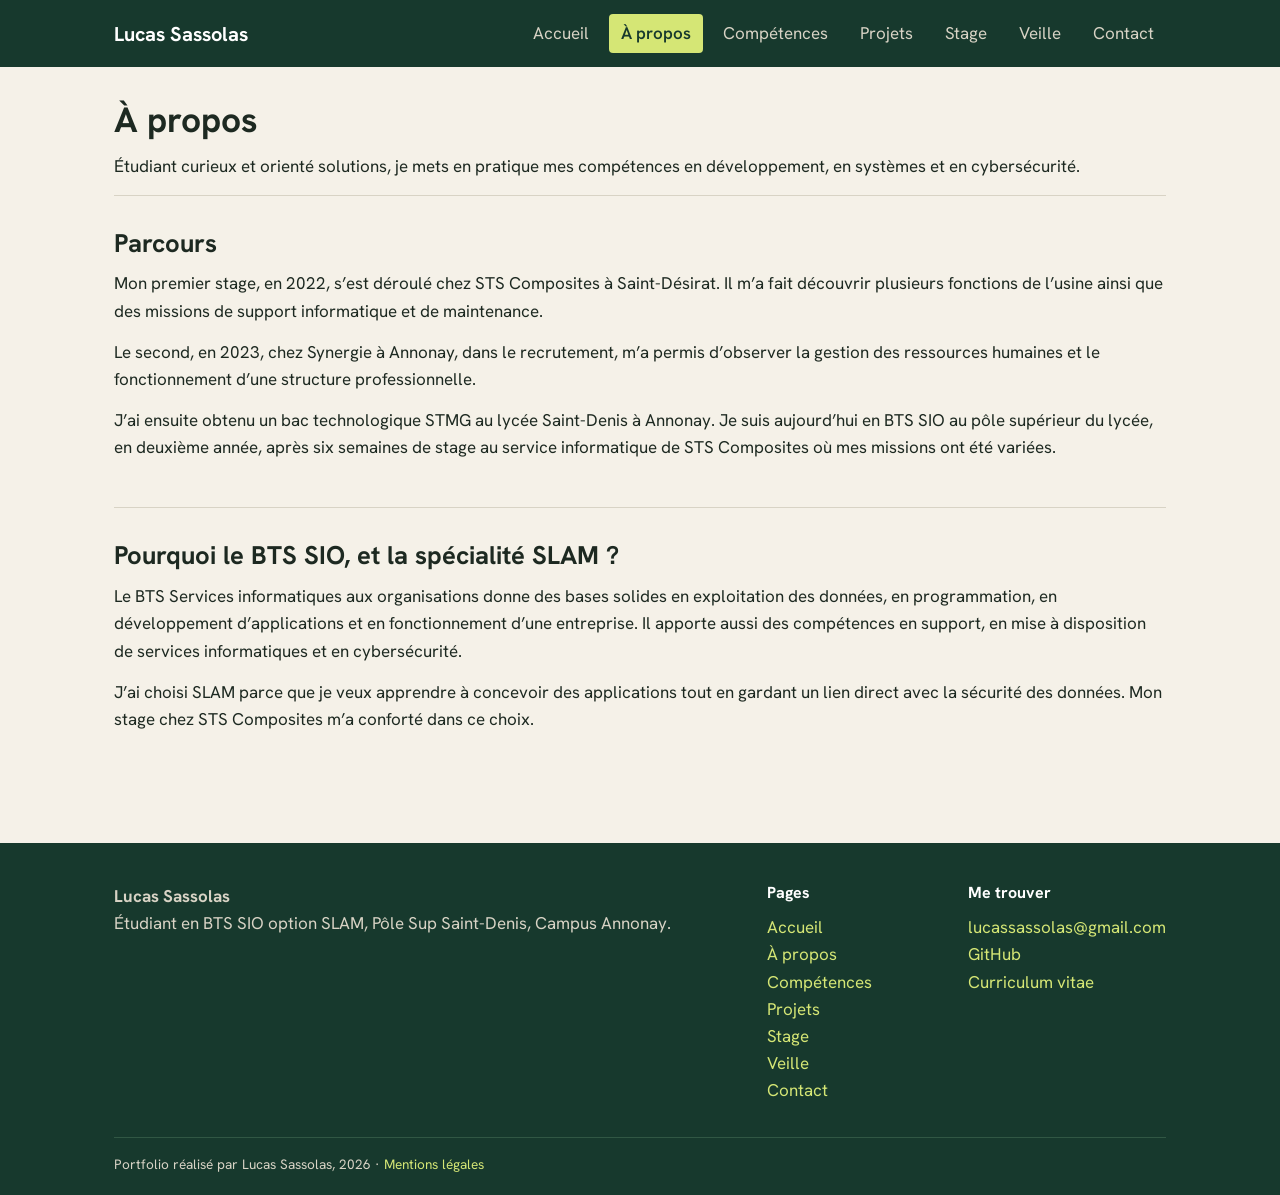
==== portfolio/apropos.html @ 242a9128 "Deplacement des fichiers a la racine" ====
<!DOCTYPE html>
<html lang="fr">
  <head>
    <meta charset="UTF-8">
    <meta name="viewport" content="width=device-width, initial-scale=1, viewport-fit=cover">
    <title>À propos, Lucas Sassolas, BTS SIO SLAM</title>
    <meta name="description" content="Parcours, formation BTS SIO option SLAM et centres d'intérêt de Lucas Sassolas.">
    <meta name="author" content="Lucas Sassolas">
    <link rel="preconnect" href="https://fonts.googleapis.com">
    <link rel="preconnect" href="https://fonts.gstatic.com" crossorigin>
    <link href="https://fonts.googleapis.com/css2?family=Hanken+Grotesk:wght@400;500;600;700&display=swap" rel="stylesheet">
    <link rel="stylesheet" href="style.css">
  </head>
  <body>

    <!-- Navigation principale -->
    <header class="nav">
      <div class="nav-in">
        <a class="brand" href="../index.html">Lucas Sassolas</a>
        <input class="menu-check" type="checkbox" id="menu-toggle">
        <label class="menu-btn" for="menu-toggle">Menu <span aria-hidden="true">⌄</span></label>
        <nav class="links" aria-label="Navigation principale">
          <a href="../index.html">Accueil</a>
          <a href="apropos.html" aria-current="page">À propos</a>
          <a href="competences.html">Compétences</a>
          <a href="projets.html">Projets</a>
          <a href="stage.html">Stage</a>
          <a href="veille.html">Veille</a>
          <a href="contact.html">Contact</a>
        </nav>
      </div>
    </header>

    <main id="contenu">
      <div class="wrap">
        <header class="page-head">
          <h1>À propos</h1>
          <p>Étudiant curieux et orienté solutions, je mets en pratique mes compétences en développement, en systèmes et en cybersécurité.</p>
        </header>

        <section class="block">
          <div class="split">
          <div class="flex-liens">
          <div class="flex-liens a">
            <h2>Parcours</h2></div>
            <div>
              <p>Mon premier stage, en 2022, s’est déroulé chez STS Composites à Saint-Désirat. Il m’a fait découvrir plusieurs fonctions de l’usine ainsi que des missions de support informatique et de maintenance.</p>
              <p>Le second, en 2023, chez Synergie à Annonay, dans le recrutement, m’a permis d’observer la gestion des ressources humaines et le fonctionnement d’une structure professionnelle.</p>
              <p>J’ai ensuite obtenu un bac technologique STMG au lycée Saint-Denis à Annonay. Je suis aujourd’hui en BTS SIO au pôle supérieur du lycée, en deuxième année, après six semaines de stage au service informatique de STS Composites où mes missions ont été variées.</p>
            </div>
          </div>
        </section>

        <section class="block">
          <div class="split">
          <div class="flex-liens">
          <div class="flex-liens a">
            <h2>Pourquoi le BTS SIO, et la spécialité SLAM ?</h2>
            <div>
              <p>Le BTS Services informatiques aux organisations donne des bases solides en exploitation des données, en programmation, en développement d’applications et en fonctionnement d’une entreprise. Il apporte aussi des compétences en support, en mise à disposition de services informatiques et en cybersécurité.</p>
              <p>J’ai choisi SLAM parce que je veux apprendre à concevoir des applications tout en gardant un lien direct avec la sécurité des données. Mon stage chez STS Composites m’a conforté dans ce choix.</p>
            </div>
          </div>
        </section>
      </div>
    </main>

    <!-- Pied de page commun -->
    <footer>
      <div class="wrap">
        <div class="who">
          <strong>Lucas Sassolas</strong>
          <p>Étudiant en BTS SIO option SLAM, Pôle Sup Saint-Denis, Campus Annonay.</p>
        </div>
        <div>
          <h2>Pages</h2>
          <ul>
            <li><a href="../index.html">Accueil</a></li>
            <li><a href="apropos.html">À propos</a></li>
            <li><a href="competences.html">Compétences</a></li>
            <li><a href="projets.html">Projets</a></li>
            <li><a href="stage.html">Stage</a></li>
            <li><a href="veille.html">Veille</a></li>
            <li><a href="contact.html">Contact</a></li>
          </ul>
        </div>
        <div>
          <h2>Me trouver</h2>
          <ul>
            <li><a href="mailto:lucassassolas@gmail.com">lucassassolas@gmail.com</a></li>
            <li><a href="https://github.com/Sass077" target="_blank" rel="noopener noreferrer">GitHub</a></li>
            <li><a href="../cv/CV_Lucas_Sassolas.pdf">Curriculum vitae</a></li>
          </ul>
        </div>
        <div class="legal-line">
          Portfolio réalisé par Lucas Sassolas, 2026 · <a href="mentions.html">Mentions légales</a>
        </div>
      </div>
    </footer>
  </body>
</html>
---- portfolio/style.css ----
/* =================================================_*/
/* 1. VARIABLES ET CONFIGURATION DE BASE             */
/* ================================================= */
:root {
  --couleur-fond: #f5f1e8;       /* Beige clair de fond */
  --couleur-texte: #1d2921;      /* Texte principal foncé */
  --couleur-primaire: #17392d;   /* Vert foncé (menus, boutons) */
  --couleur-secondaire: #315744; /* Vert moyen (liens, survol) */
  --couleur-accent: #d5e675;     /* Vert anis (éléments actifs) */
  --couleur-carte: #eae7dc;      /* Fond des cartes et blocs */
  --couleur-bordure: #d8d3c5;    /* Couleur des bordures */
}

/* Réinitialisation de base pour éviter les surprises d'affichage */
*, *::before, *::after {
  box-sizing: border-box;
}

body {
  margin: 0;
  font-family: 'Hanken Grotesk', Arial, sans-serif;
  font-size: 17px;
  line-height: 1.6;
  color: var(--couleur-texte);
  background: var(--couleur-fond);
}

a {
  color: var(--couleur-secondaire);
  text-decoration: none;
}
a:hover {
  opacity: 0.85;
}

h1, h2, h3 {
  line-height: 1.2;
  margin: 0 0 12px;
}
h1 { font-size: 2.2rem; }
h2 { font-size: 1.6rem; }
h3 { font-size: 1.2rem; }
p { margin: 0 0 14px; }

ul, ol {
  list-style: none;
  padding: 0;
  margin: 0;
}

/* Conteneur principal centré */
.wrap {
  max-width: 1100px;
  margin: 0 auto;
  padding: 0 24px;
}

/* ================================================= */
/* 2. NAVIGATION ET MENU MOBILE                      */
/* ================================================= */
.nav {
  background: var(--couleur-primaire);
}

.nav-in {
  max-width: 1100px;
  margin: 0 auto;
  padding: 14px 24px;
  display: flex;
  justify-content: space-between;
  align-items: center;
}

.brand {
  color: #fff;
  font-weight: 700;
  font-size: 1.25rem;
}

.links {
  display: flex;
  gap: 8px;
}

.links a {
  color: var(--couleur-bordure);
  padding: 6px 12px;
  border-radius: 4px;
}

.links a:hover {
  background: var(--couleur-secondaire);
  color: #fff;
}

/* Page active dans le menu */
.links a[aria-current="page"] {
  background: var(--couleur-accent);
  color: var(--couleur-primaire);
  font-weight: 600;
}

/* Éléments masqués pour le menu mobile sans JavaScript */
.menu-check, .menu-btn {
  display: none;
}

/* ================================================= */
/* 3. MISE EN PAGE ET STRUCTURE GENERALE             */
/* ================================================= */
main {
  padding: 32px 0 64px;
}

.block {
  padding: 32px 0;
  border-top: 1px solid var(--couleur-bordure);
}

/* Organisation en colonnes flexibles (remplace les répétitions) */
.split, .hero, .dispo .wrap, .row, .synthese {
  display: flex;
  flex-wrap: wrap;
  gap: 32px;
  align-items: center;
}

.split > *, .row > *, .synthese > *, .hero > * {
  flex: 1 1 300px;
}

/* Grille à 3 colonnes automatique */
.three {
  display: grid;
  grid-template-columns: repeat(auto-fit, minmax(250px, 1fr));
  gap: 24px;
}

/* ================================================= */
/* 4. COMPOSANTS (Cartes, Boutons, Tags)             */
/* ================================================= */
.profile-card, .vcard, .mission {
  background: #fff;
  border: 1px solid var(--couleur-bordure);
  border-radius: 6px;
  padding: 20px;
}

.profile-card {
  background: var(--couleur-carte);
}

/* Bannière de disponibilité */
.dispo {
  background: var(--couleur-primaire);
  color: #fff;
  padding: 20px 0;
  margin: 24px 0;
}
.dispo p {
  margin: 0;
  font-size: 1.1rem;
}

/* Boutons */
.btns {
  display: flex;
  gap: 12px;
  margin-top: 16px;
}

.btn {
  display: inline-block;
  padding: 10px 20px;
  border-radius: 4px;
  font-weight: 600;
  border: 2px solid var(--couleur-primaire);
}

.btn.p {
  background: var(--couleur-accent);
  color: var(--couleur-primaire);
  border-color: var(--couleur-accent);
}

/* Tags et étiquettes */
.meta {
  display: flex;
  flex-wrap: wrap;
  gap: 6px;
  margin: 8px 0;
}

.tag {
  background: var(--couleur-carte);
  border: 1px solid #bdb7a8;
  border-radius: 20px;
  padding: 2px 12px;
  font-size: 0.85rem;
}

.tag.c {
  background: var(--couleur-primaire);
  border-color: var(--couleur-primaire);
  color: #fff;
}

/* Tableaux */
.table-scroll {
  overflow-x: auto;
}

.stage-table {
  width: 100%;
  border-collapse: collapse;
}

.stage-table th, .stage-table td {
  text-align: left;
  padding: 12px;
  border-bottom: 1px solid var(--couleur-bordure);
}

/* ================================================= */
/* 5. PIED DE PAGE                                   */
/* ================================================= */
footer {
  background: var(--couleur-primaire);
  color: var(--couleur-bordure);
  padding: 40px 0 20px;
}

footer a {
  color: var(--couleur-accent);
}

footer .wrap {
  display: flex;
  flex-wrap: wrap;
  gap: 32px;
  justify-content: space-between;
}

footer h2 {
  font-size: 1rem;
  color: #fff;
}

footer .legal-line {
  width: 100%;
  border-top: 1px solid var(--couleur-secondaire);
  padding-top: 16px;
  font-size: 0.85rem;
}

/* ================================================= */
/* 6. RESPONSIVE (Mobiles et tablettes)              */
/* ================================================= */
@media (max-width: 768px) {
  .menu-btn {
    display: inline-block;
    color: #fff;
    border: 1px solid #fff;
    padding: 6px 12px;
    border-radius: 4px;
    cursor: pointer;
  }

  .links {
    display: none;
    width: 100%;
    flex-direction: column;
    gap: 4px;
    padding-top: 12px;
}

/* Style des liens en boutons (Flexbox) */
.flex-liens {
  display: flex;
  gap: 1rem;
  max-width: 1000px;
  margin: 0 auto 1.5rem auto;
}

.flex-liens a {
  background: #00224e;
  color: white;
  padding: 0.6rem 1.2rem;
  text-decoration: none;
  border-radius: 4px;
  font-weight: bold;
}
}
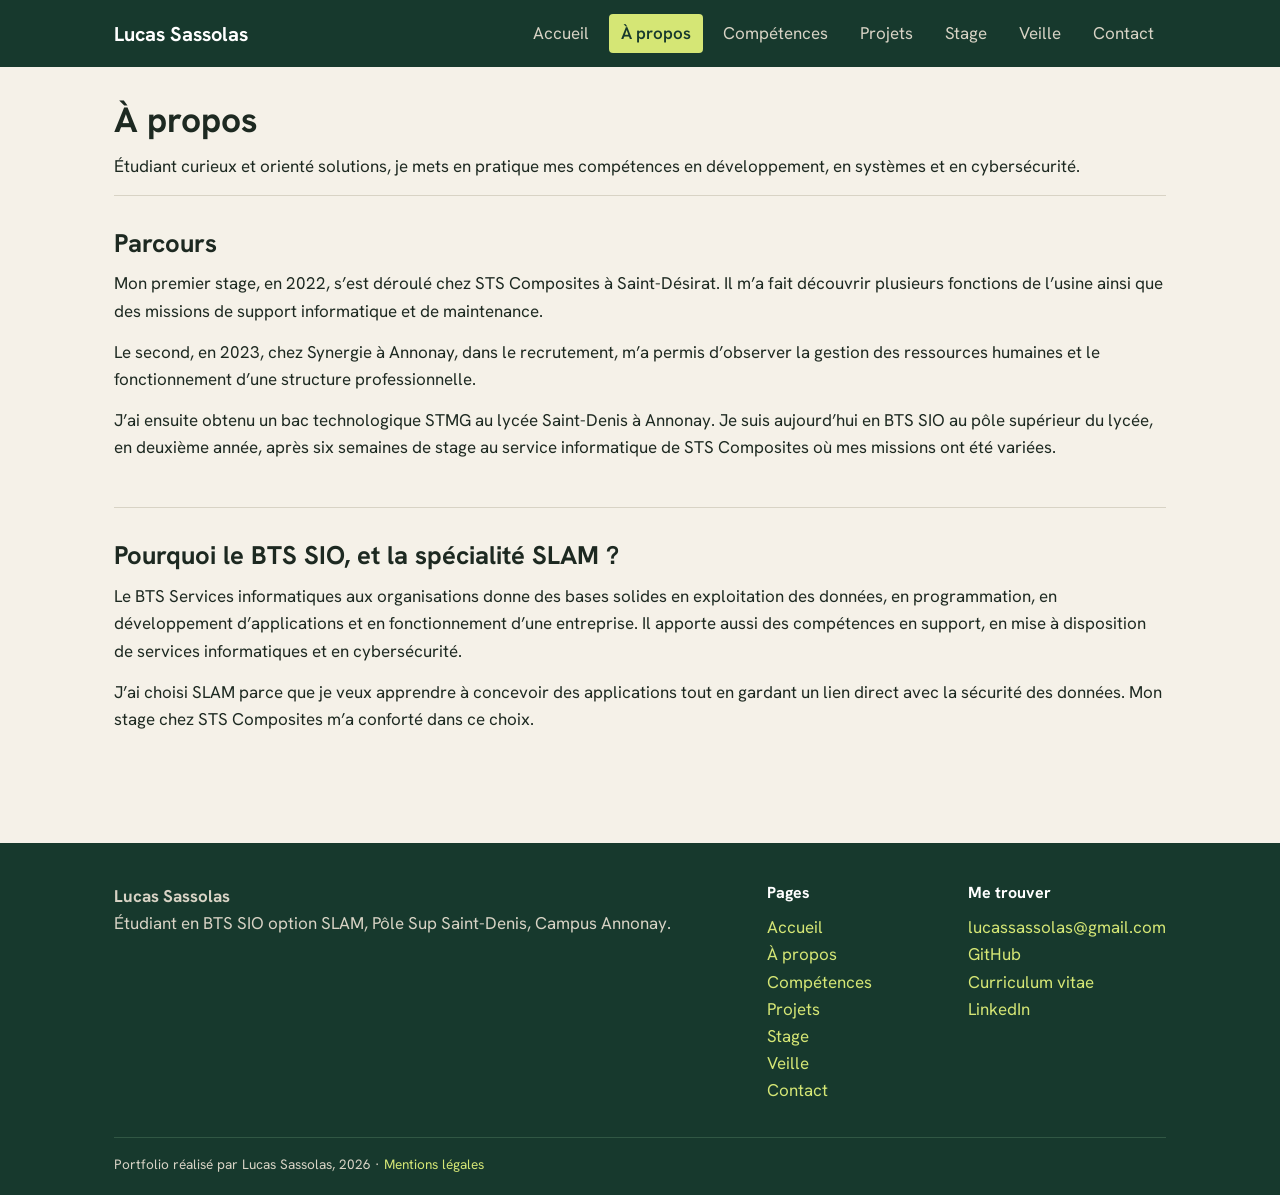
==== commit cb7cfc4f: "modification page veille principalement" ====
--- a/portfolio/apropos.html
+++ b/portfolio/apropos.html
@@ -90,6 +90,7 @@
             <li><a href="mailto:lucassassolas@gmail.com">lucassassolas@gmail.com</a></li>
             <li><a href="https://github.com/Sass077" target="_blank" rel="noopener noreferrer">GitHub</a></li>
             <li><a href="../cv/CV_Lucas_Sassolas.pdf">Curriculum vitae</a></li>
+            <li><a href="https://www.linkedin.com/in/lucas-sassolas-961876385/" target="_blank" rel="noopener noreferrer">LinkedIn</a></li>
           </ul>
         </div>
         <div class="legal-line">
--- a/portfolio/style.css
+++ b/portfolio/style.css
@@ -1,6 +1,4 @@
-/* =================================================_*/
-/* 1. VARIABLES ET CONFIGURATION DE BASE             */
-/* ================================================= */
+/* 1. VARIABLES ET CONFIGURATION DE BASE  */
 :root {
   --couleur-fond: #f5f1e8;       /* Beige clair de fond */
   --couleur-texte: #1d2921;      /* Texte principal foncé */
@@ -55,9 +53,7 @@
   padding: 0 24px;
 }
 
-/* ================================================= */
-/* 2. NAVIGATION ET MENU MOBILE                      */
-/* ================================================= */
+/* 2. NAVIGATION ET MENU MOBILE     */
 .nav {
   background: var(--couleur-primaire);
 }
@@ -100,14 +96,13 @@
   font-weight: 600;
 }
 
-/* Éléments masqués pour le menu mobile sans JavaScript */
+/* Éléments masqués pour le menu mobile */
 .menu-check, .menu-btn {
   display: none;
 }
 
-/* ================================================= */
-/* 3. MISE EN PAGE ET STRUCTURE GENERALE             */
-/* ================================================= */
+
+/* 3. MISE EN PAGE ET STRUCTURE GENERALE  */
 main {
   padding: 32px 0 64px;
 }
@@ -127,6 +122,50 @@
 
 .split > *, .row > *, .synthese > *, .hero > * {
   flex: 1 1 300px;
+}
+
+/* Listes de définitions, compétences, contact : libellé + contenu côte à côte */
+.fiche > div, .facts > div, .contact-list li {
+  display: flex;
+  flex-wrap: wrap;
+  gap: 4px 16px;
+}
+
+.fiche dt, .facts dt, .contact-list .k {
+  flex: 0 0 160px;
+  font-weight: 600;
+}
+
+.fiche dd, .facts dd {
+  flex: 1 1 200px;
+  margin: 0;
+}
+
+.comp {
+  display: flex;
+  gap: 16px;
+  align-items: flex-start;
+  padding: 16px 0;
+}
+
+.comp .code {
+  flex: 0 0 auto;
+  font-weight: 700;
+}
+
+.comp > div:last-child {
+  flex: 1;
+}
+
+/* Cartes de veille mensuelles */
+.veille-grid {
+  display: flex;
+  flex-wrap: wrap;
+  gap: 24px;
+}
+
+.veille-grid > li {
+  flex: 1 1 250px;
 }
 
 /* Grille à 3 colonnes automatique */
@@ -136,9 +175,9 @@
   gap: 24px;
 }
 
-/* ================================================= */
-/* 4. COMPOSANTS (Cartes, Boutons, Tags)             */
-/* ================================================= */
+
+/* 4. Cartes, Boutons, Tags  */
+
 .profile-card, .vcard, .mission {
   background: #fff;
   border: 1px solid var(--couleur-bordure);
@@ -165,6 +204,7 @@
 /* Boutons */
 .btns {
   display: flex;
+  flex-wrap: wrap;
   gap: 12px;
   margin-top: 16px;
 }
@@ -221,9 +261,9 @@
   border-bottom: 1px solid var(--couleur-bordure);
 }
 
-/* ================================================= */
-/* 5. PIED DE PAGE                                   */
-/* ================================================= */
+
+/* 5. PIED DE PAGE   */
+
 footer {
   background: var(--couleur-primaire);
   color: var(--couleur-bordure);
@@ -253,9 +293,8 @@
   font-size: 0.85rem;
 }
 
-/* ================================================= */
-/* 6. RESPONSIVE (Mobiles et tablettes)              */
-/* ================================================= */
+/* 6. RESPONSIVE */
+
 @media (max-width: 768px) {
   .menu-btn {
     display: inline-block;
@@ -266,13 +305,22 @@
     cursor: pointer;
   }
 
+  .nav-in {
+    flex-wrap: wrap;
+  }
+
   .links {
     display: none;
     width: 100%;
     flex-direction: column;
     gap: 4px;
     padding-top: 12px;
-}
+  }
+
+  /* Case cochée (clic sur "Menu") : on affiche les liens */
+  .menu-check:checked ~ .links {
+    display: flex;
+  }
 
 /* Style des liens en boutons (Flexbox) */
 .flex-liens {
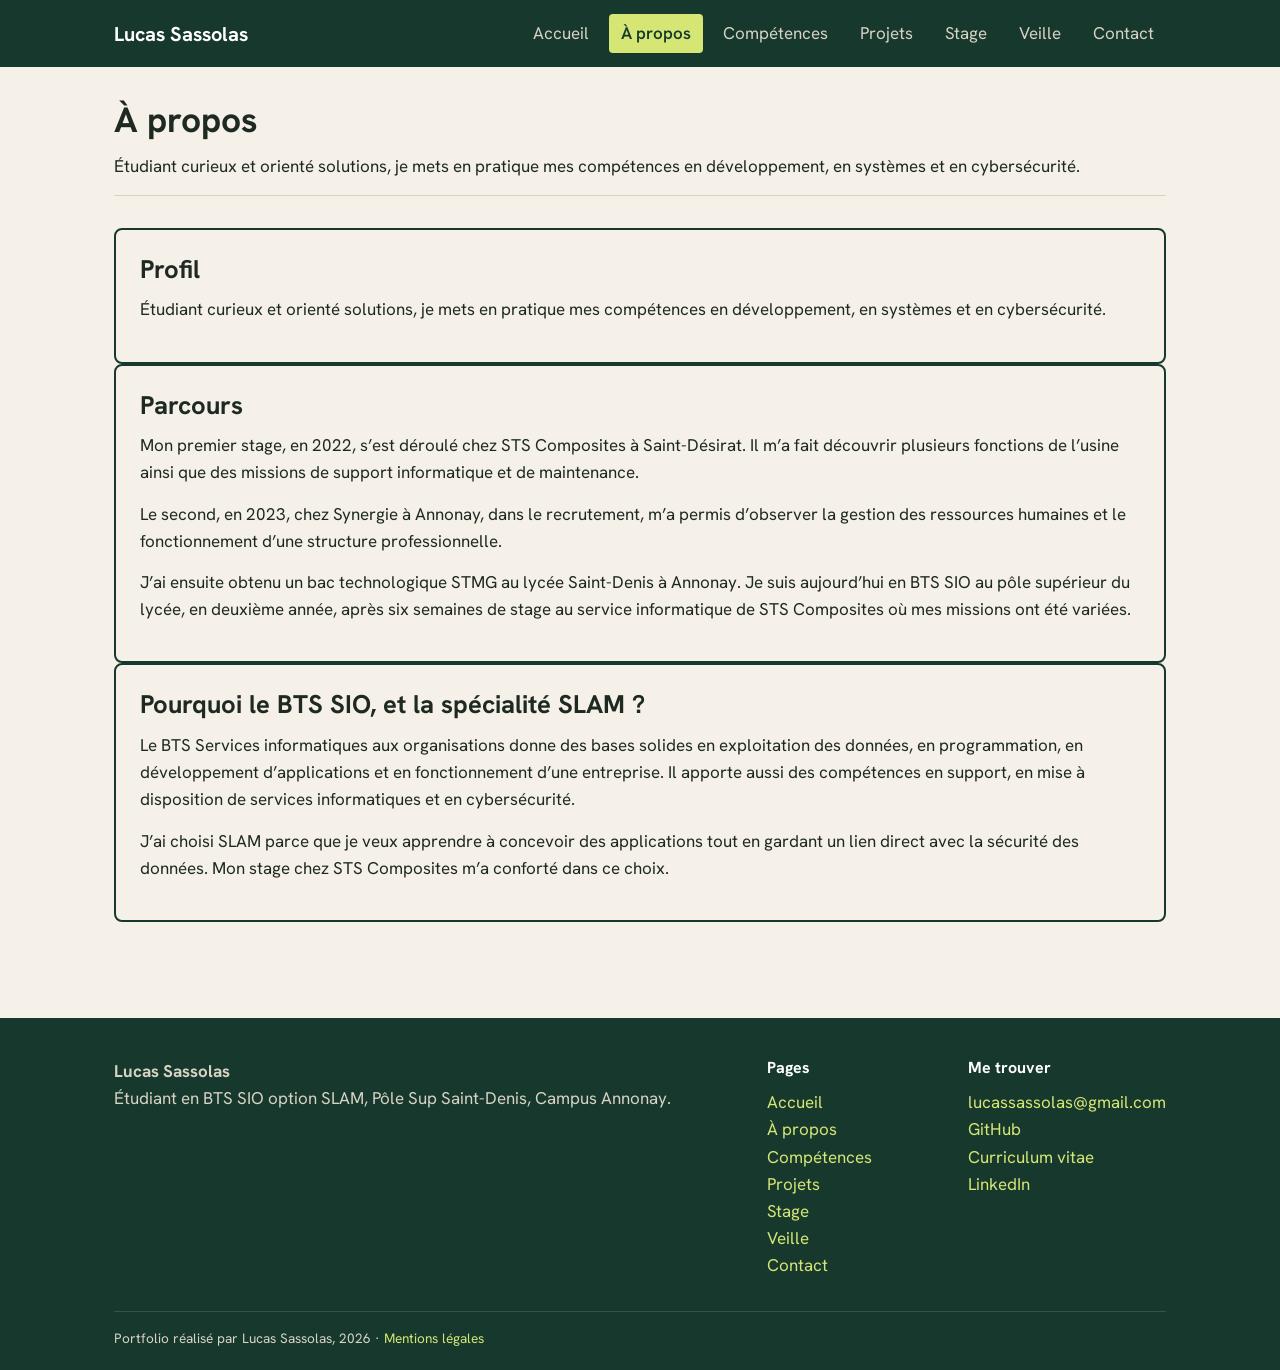
==== commit 6209076b: "all flexbox sauf page projet" ====
--- a/portfolio/apropos.html
+++ b/portfolio/apropos.html
@@ -38,29 +38,32 @@
           <p>Étudiant curieux et orienté solutions, je mets en pratique mes compétences en développement, en systèmes et en cybersécurité.</p>
         </header>
 
+        <!-- Section contenant les 3 flexbox encadrées -->
         <section class="block">
-          <div class="split">
-          <div class="flex-liens">
-          <div class="flex-liens a">
-            <h2>Parcours</h2></div>
-            <div>
+          <div class="apropos-flex-container">
+            
+            <!-- Bloc 1 : Introduction / Profil -->
+            <div class="apropos-box">
+              <h2>Profil</h2>
+              <p>Étudiant curieux et orienté solutions, je mets en pratique mes compétences en développement, en systèmes et en cybersécurité.</p>
+            </div>
+
+            <!-- Bloc 2 : Parcours -->
+            <div class="apropos-box">
+              <h2>Parcours</h2>
               <p>Mon premier stage, en 2022, s’est déroulé chez STS Composites à Saint-Désirat. Il m’a fait découvrir plusieurs fonctions de l’usine ainsi que des missions de support informatique et de maintenance.</p>
               <p>Le second, en 2023, chez Synergie à Annonay, dans le recrutement, m’a permis d’observer la gestion des ressources humaines et le fonctionnement d’une structure professionnelle.</p>
               <p>J’ai ensuite obtenu un bac technologique STMG au lycée Saint-Denis à Annonay. Je suis aujourd’hui en BTS SIO au pôle supérieur du lycée, en deuxième année, après six semaines de stage au service informatique de STS Composites où mes missions ont été variées.</p>
             </div>
-          </div>
-        </section>
 
-        <section class="block">
-          <div class="split">
-          <div class="flex-liens">
-          <div class="flex-liens a">
-            <h2>Pourquoi le BTS SIO, et la spécialité SLAM ?</h2>
-            <div>
+            <!-- Bloc 3 : Pourquoi le BTS SIO -->
+            <div class="apropos-box">
+              <h2>Pourquoi le BTS SIO, et la spécialité SLAM ?</h2>
               <p>Le BTS Services informatiques aux organisations donne des bases solides en exploitation des données, en programmation, en développement d’applications et en fonctionnement d’une entreprise. Il apporte aussi des compétences en support, en mise à disposition de services informatiques et en cybersécurité.</p>
               <p>J’ai choisi SLAM parce que je veux apprendre à concevoir des applications tout en gardant un lien direct avec la sécurité des données. Mon stage chez STS Composites m’a conforté dans ce choix.</p>
             </div>
-          </div>
+
+          </div>  
         </section>
       </div>
     </main>
@@ -99,4 +102,4 @@
       </div>
     </footer>
   </body>
-</html>
+</html>
--- a/portfolio/style.css
+++ b/portfolio/style.css
@@ -262,6 +262,16 @@
 }
 
 
+/* --- 3 BLOCS ENCADRÉS (STYLE ÉPURÉ) --- */
+
+.apropos-box {
+  flex: 1 1 300px;
+  background: transparent; /* Pas de fond gris, garde le fond général du site */
+  border: 2px solid var(--couleur-primaire); /* Bordure vert foncé identique à ton modèle */
+  border-radius: 8px; /* Coins légèrement arrondis */
+  padding: 24px;
+}
+
 /* 5. PIED DE PAGE   */
 
 footer {
@@ -322,20 +332,20 @@
     display: flex;
   }
 
-/* Style des liens en boutons (Flexbox) */
-.flex-liens {
-  display: flex;
-  gap: 1rem;
-  max-width: 1000px;
-  margin: 0 auto 1.5rem auto;
-}
-
-.flex-liens a {
-  background: #00224e;
-  color: white;
-  padding: 0.6rem 1.2rem;
-  text-decoration: none;
-  border-radius: 4px;
-  font-weight: bold;
-}
+  /* Style des liens en boutons (Flexbox) */
+  .flex-liens {
+    display: flex;
+    gap: 1rem;
+    max-width: 1000px;
+    margin: 0 auto 1.5rem auto;
+  }
+
+  .flex-liens a {
+    background: #00224e;
+    color: white;
+    padding: 0.6rem 1.2rem;
+    text-decoration: none;
+    border-radius: 4px;
+    font-weight: bold;
+  }
 }
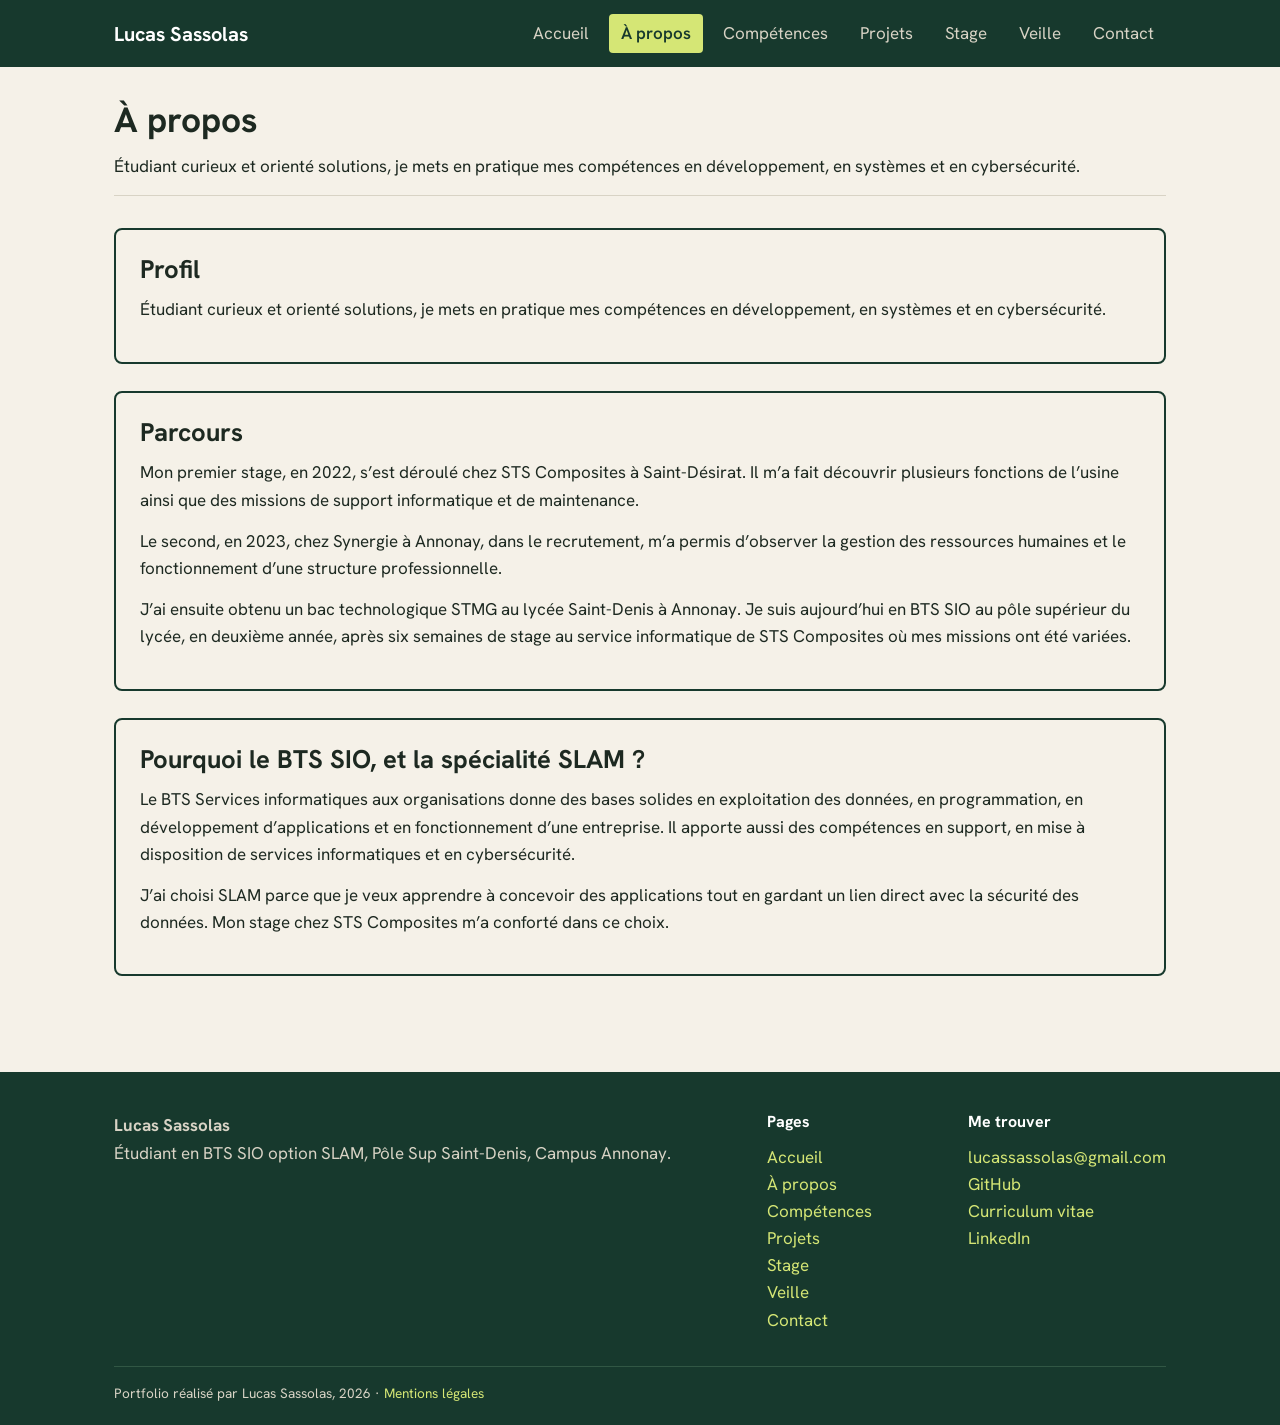
==== commit bf29dcfe: "Remove line breaks in apropos.html Removed unnecessary line breaks between sections." ====
--- a/portfolio/apropos.html
+++ b/portfolio/apropos.html
@@ -47,7 +47,7 @@
               <h2>Profil</h2>
               <p>Étudiant curieux et orienté solutions, je mets en pratique mes compétences en développement, en systèmes et en cybersécurité.</p>
             </div>
-
+            <br>
             <!-- Bloc 2 : Parcours -->
             <div class="apropos-box">
               <h2>Parcours</h2>
@@ -55,7 +55,7 @@
               <p>Le second, en 2023, chez Synergie à Annonay, dans le recrutement, m’a permis d’observer la gestion des ressources humaines et le fonctionnement d’une structure professionnelle.</p>
               <p>J’ai ensuite obtenu un bac technologique STMG au lycée Saint-Denis à Annonay. Je suis aujourd’hui en BTS SIO au pôle supérieur du lycée, en deuxième année, après six semaines de stage au service informatique de STS Composites où mes missions ont été variées.</p>
             </div>
-
+            <br>
             <!-- Bloc 3 : Pourquoi le BTS SIO -->
             <div class="apropos-box">
               <h2>Pourquoi le BTS SIO, et la spécialité SLAM ?</h2>
@@ -102,4 +102,4 @@
       </div>
     </footer>
   </body>
-</html>+</html>
